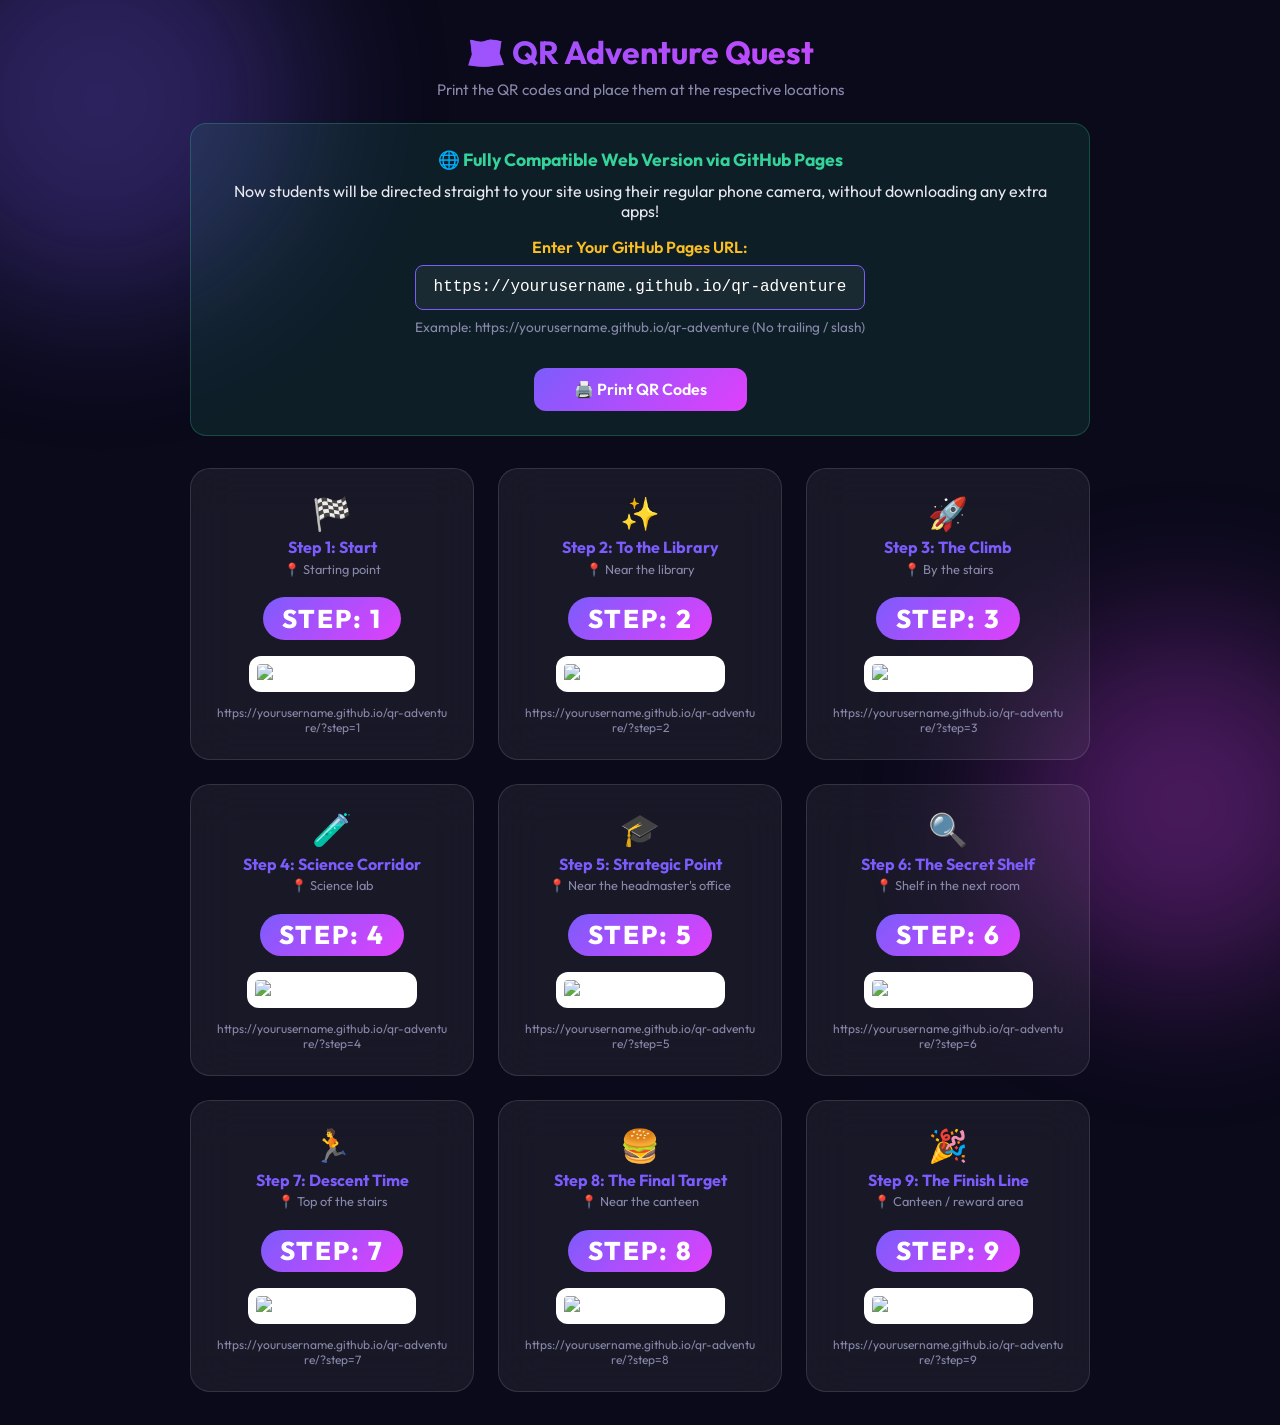
==== print-qrcodes.html @ ba63f184 "Add files via upload" ====
<!DOCTYPE html>
<html lang="en">
<head>
  <meta charset="UTF-8">
  <meta name="viewport" content="width=device-width, initial-scale=1.0">
  <title>Print QR Codes - Adventure Quest</title>
  <link rel="stylesheet" href="style.css">
  <style>
    body { overflow: auto; align-items: flex-start; padding: 2rem; background: #0a0a1a; color: #fff; font-family: 'Outfit', sans-serif; }
    .print-page { position: relative; z-index: 10; width: 100%; max-width: 900px; margin: 0 auto; }
    h1 {
      text-align: center; font-size: 2rem; margin-bottom: 0.5rem;
      background: linear-gradient(135deg, #7c5cfc, #e040fb);
      -webkit-background-clip: text; -webkit-text-fill-color: transparent;
    }
    .subtitle { text-align: center; color: #8888aa; margin-bottom: 1.5rem; font-size: 0.95rem; }
    .info-box {
      background: rgba(52,211,153,0.1); border: 1px solid rgba(52,211,153,0.25);
      border-radius: 16px; padding: 1.5rem; margin-bottom: 2rem;
      text-align: center;
    }
    .info-box strong { display: block; margin-bottom: 0.6rem; font-size: 1.1rem; color: #34d399; }
    .url-input-container { margin: 1rem 0; display: flex; flex-direction: column; align-items: center; gap: 0.5rem; }
    .url-input-container input {
      padding: 0.8rem 1rem; width: 100%; max-width: 450px;
      border-radius: 8px; border: 1px solid #7c5cfc; background: rgba(255,255,255,0.05); color: #fff;
      font-size: 1rem; font-family: monospace; text-align: center;
    }
    .url-input-container p { font-size: 0.85rem; color: #8888aa; }
    .btn-print {
      display: inline-block; margin-top: 1rem; padding: 0.7rem 2.5rem;
      background: linear-gradient(135deg, #7c5cfc, #e040fb);
      color: #fff; border: none; border-radius: 12px;
      font-family: 'Outfit', sans-serif; font-size: 1rem; font-weight: 600;
      cursor: pointer; transition: transform 0.2s, box-shadow 0.2s;
    }
    .btn-print:hover { transform: translateY(-2px); box-shadow: 0 6px 20px rgba(124,92,252,0.4); }
    .qr-grid {
      display: grid; grid-template-columns: repeat(auto-fill, minmax(280px, 1fr)); gap: 1.5rem;
    }
    .qr-card {
      background: rgba(255,255,255,0.06); backdrop-filter: blur(24px);
      border: 1px solid rgba(255,255,255,0.12); border-radius: 20px;
      padding: 1.5rem; text-align: center;
    }
    .qr-card .emoji { font-size: 2rem; margin-bottom: 0.3rem; }
    .qr-card .title { font-weight: 700; color: #7c5cfc; margin-bottom: 0.2rem; }
    .qr-card .location { font-size: 0.8rem; color: #8888aa; margin-bottom: 0.8rem; }
    .qr-number-badge {
      display: inline-block; background: linear-gradient(135deg, #7c5cfc, #e040fb); color: #fff;
      font-size: 1.6rem; font-weight: 800; letter-spacing: 2px;
      padding: 0.3rem 1.2rem; border-radius: 99px; margin: 0.5rem 0 1rem 0;
    }
    .qr-card img {
      width: 220px; height: 220px; border-radius: 12px;
      background: #fff; padding: 8px;
    }
    .qr-card .preview {
      margin-top: 0.8rem; font-size: 0.75rem; color: #8888aa; word-break: break-all;
    }
    @media print {
      body { background: #fff; color: #000; }
      body::before, body::after { display: none; }
      .info-box, .subtitle { display: none; }
      .qr-grid { grid-template-columns: repeat(3, 1fr); gap: 1rem; }
      .qr-card {
        background: #fff; border: 2px solid #333;
        break-inside: avoid; page-break-inside: avoid; box-shadow: none;
      }
      .qr-number-badge {
        background: #fff; color: #000; border: 3px solid #000; box-shadow: none;
      }
      .qr-card .title { color: #333; }
      .qr-card .location { color: #666; }
      .qr-card .preview { display: none; }
      h1 { background: none; -webkit-text-fill-color: #333; color: #333; }
    }
  </style>
</head>
<body>
  <div class="print-page">
    <h1>🗺️ QR Adventure Quest</h1>
    <p class="subtitle">Print the QR codes and place them at the respective locations</p>

    <div class="info-box">
      <strong>🌐 Fully Compatible Web Version via GitHub Pages</strong>
      <p style="color:#e8e8f0; margin-bottom:1rem;">Now students will be directed straight to your site using their regular phone camera, without downloading any extra apps!</p>
      
      <div class="url-input-container">
        <label for="baseUrl" style="font-weight:600; color:#fbbf24;">Enter Your GitHub Pages URL:</label>
        <input type="text" id="baseUrl" value="https://yourusername.github.io/qr-adventure" oninput="debounceGenerate()">
        <p>Example: https://yourusername.github.io/qr-adventure (No trailing / slash)</p>
      </div>

      <button class="btn-print" onclick="window.print()">🖨️ Print QR Codes</button>
    </div>

    <div class="qr-grid" id="qr-grid"></div>
  </div>

  <script>
    const steps = [
      { id: 1, title: "Start", emoji: "🏁", location: "Starting point" },
      { id: 2, title: "To the Library", emoji: "✨", location: "Near the library" },
      { id: 3, title: "The Climb", emoji: "🚀", location: "By the stairs" },
      { id: 4, title: "Science Corridor", emoji: "🧪", location: "Science lab" },
      { id: 5, title: "Strategic Point", emoji: "🎓", location: "Near the headmaster's office" },
      { id: 6, title: "The Secret Shelf", emoji: "🔍", location: "Shelf in the next room" },
      { id: 7, title: "Descent Time", emoji: "🏃", location: "Top of the stairs" },
      { id: 8, title: "The Final Target", emoji: "🍔", location: "Near the canteen" },
      { id: 9, title: "The Finish Line", emoji: "🎉", location: "Canteen / reward area" }
    ];

    let timer;
    function debounceGenerate() {
      clearTimeout(timer);
      timer = setTimeout(generateQRCodes, 500);
    }

    function generateQRCodes() {
      const grid = document.getElementById('qr-grid');
      grid.innerHTML = '';
      
      let baseUrl = document.getElementById('baseUrl').value.trim();
      if(baseUrl.endsWith('/')) baseUrl = baseUrl.slice(0, -1);
      
      // Default fallback if empty
      if(!baseUrl) baseUrl = "https://yourusername.github.io/qr-adventure";

      steps.forEach(step => {
        // Oluşturulacak tam URL: https://siteniz.github.io/qr-adventure/?step=1
        const targetUrl = `${baseUrl}/?step=${step.id}`;
        
        // QR Code API ile resim oluşturma
        const qrApiUrl = `https://api.qrserver.com/v1/create-qr-code/?size=300x300&data=${encodeURIComponent(targetUrl)}&bgcolor=ffffff&color=000000&margin=4`;

        const card = document.createElement('div');
        card.className = 'qr-card';
        card.innerHTML = `
          <div class="emoji">${step.emoji}</div>
          <div class="title">Step ${step.id}: ${step.title}</div>
          <div class="location">📍 ${step.location}</div>
          <div class="qr-number-badge">STEP: ${step.id}</div><br>
          <img src="${qrApiUrl}" alt="QR Code for Step ${step.id}" loading="lazy">
          <div class="preview">${targetUrl}</div>
        `;
        grid.appendChild(card);
      });
    }

    // İlk açılışta oluştur
    generateQRCodes();
  </script>
</body>
</html>
---- style.css ----
@import url('https://fonts.googleapis.com/css2?family=Outfit:wght@300;400;600;700;800&display=swap');

*, *::before, *::after { margin: 0; padding: 0; box-sizing: border-box; }

:root {
  --bg-1: #0a0a1a;
  --bg-2: #12123a;
  --card-bg: rgba(255,255,255,0.06);
  --card-border: rgba(255,255,255,0.12);
  --text: #e8e8f0;
  --text-dim: #8888aa;
  --accent: #7c5cfc;
  --accent-glow: rgba(124,92,252,0.4);
  --gold: #fbbf24;
  --gold-glow: rgba(251,191,36,0.5);
  --success: #34d399;
}

body {
  font-family: 'Outfit', sans-serif;
  background: linear-gradient(135deg, var(--bg-1) 0%, var(--bg-2) 50%, #1a0a2e 100%);
  color: var(--text);
  min-height: 100vh;
  display: flex;
  align-items: center;
  justify-content: center;
  overflow: hidden;
  position: relative;
}

/* Ambient background orbs */
body::before, body::after {
  content: '';
  position: fixed;
  border-radius: 50%;
  filter: blur(80px);
  opacity: 0.3;
  z-index: 0;
  animation: float 8s ease-in-out infinite alternate;
}
body::before {
  width: 400px; height: 400px;
  background: var(--accent);
  top: -100px; left: -100px;
}
body::after {
  width: 350px; height: 350px;
  background: #e040fb;
  bottom: -80px; right: -80px;
  animation-delay: -4s;
}

@keyframes float {
  to { transform: translate(40px, 30px) scale(1.1); }
}

/* Confetti canvas */
#confetti-canvas {
  position: fixed;
  top: 0; left: 0;
  width: 100%; height: 100%;
  z-index: 100;
  pointer-events: none;
}

/* Points popup */
.points-popup {
  position: fixed;
  top: 50%; left: 50%;
  transform: translate(-50%, -50%) scale(0);
  z-index: 101;
  font-size: 3rem;
  font-weight: 800;
  color: var(--gold);
  text-shadow: 0 0 30px var(--gold-glow), 0 0 60px var(--gold-glow);
  pointer-events: none;
  opacity: 0;
  white-space: nowrap;
}
.points-popup.show {
  animation: pointsBounce 2.5s ease forwards;
}
@keyframes pointsBounce {
  0%   { transform: translate(-50%,-50%) scale(0); opacity: 0; }
  15%  { transform: translate(-50%,-50%) scale(1.3); opacity: 1; }
  25%  { transform: translate(-50%,-50%) scale(0.95); opacity: 1; }
  35%  { transform: translate(-50%,-50%) scale(1.05); opacity: 1; }
  45%  { transform: translate(-50%,-50%) scale(1); opacity: 1; }
  75%  { transform: translate(-50%,-50%) scale(1); opacity: 1; }
  100% { transform: translate(-50%,-50%) scale(1.5); opacity: 0; }
}

/* Main card */
.game-container {
  position: relative;
  z-index: 10;
  width: 92%;
  max-width: 440px;
  animation: cardIn 0.7s ease-out both;
}
@keyframes cardIn {
  from { opacity: 0; transform: translateY(40px) scale(0.95); }
  to   { opacity: 1; transform: translateY(0) scale(1); }
}

.card {
  background: var(--card-bg);
  backdrop-filter: blur(24px);
  -webkit-backdrop-filter: blur(24px);
  border: 1px solid var(--card-border);
  border-radius: 24px;
  padding: 2.5rem 2rem 2rem;
  text-align: center;
  box-shadow: 0 8px 32px rgba(0,0,0,0.4), inset 0 1px 0 rgba(255,255,255,0.08);
}

/* Progress bar */
.progress-wrap {
  margin-bottom: 1.5rem;
}
.progress-label {
  display: flex;
  justify-content: space-between;
  font-size: 0.75rem;
  color: var(--text-dim);
  margin-bottom: 0.4rem;
  font-weight: 600;
  text-transform: uppercase;
  letter-spacing: 0.05em;
}
.progress-bar {
  width: 100%;
  height: 8px;
  background: rgba(255,255,255,0.08);
  border-radius: 99px;
  overflow: hidden;
}
.progress-fill {
  height: 100%;
  border-radius: 99px;
  background: linear-gradient(90deg, var(--accent), #e040fb);
  transition: width 1s cubic-bezier(0.22,1,0.36,1);
  box-shadow: 0 0 12px var(--accent-glow);
}

/* Step emoji */
.step-emoji {
  font-size: 3.5rem;
  margin-bottom: 0.5rem;
  animation: emojiPulse 2s ease-in-out infinite;
}
@keyframes emojiPulse {
  0%, 100% { transform: scale(1); }
  50% { transform: scale(1.1); }
}

/* Title */
.step-title {
  font-size: 1.1rem;
  font-weight: 700;
  color: var(--accent);
  text-transform: uppercase;
  letter-spacing: 0.08em;
  margin-bottom: 0.3rem;
}
.step-number {
  font-size: 0.75rem;
  color: var(--text-dim);
  margin-bottom: 1.2rem;
  font-weight: 400;
}

/* Score */
.score-display {
  display: inline-flex;
  align-items: center;
  gap: 0.5rem;
  background: linear-gradient(135deg, rgba(251,191,36,0.15), rgba(251,191,36,0.05));
  border: 1px solid rgba(251,191,36,0.25);
  border-radius: 99px;
  padding: 0.5rem 1.2rem;
  margin-bottom: 1.5rem;
  font-weight: 700;
  font-size: 1.1rem;
  color: var(--gold);
}
.score-display .icon { font-size: 1.3rem; }

/* Message */
.message {
  font-size: 1.05rem;
  line-height: 1.6;
  margin-bottom: 1.2rem;
  font-weight: 400;
}

/* Clue */
.clue {
  background: rgba(124,92,252,0.1);
  border: 1px solid rgba(124,92,252,0.2);
  border-radius: 16px;
  padding: 1rem 1.2rem;
  font-size: 0.95rem;
  line-height: 1.5;
  color: #c4b5fd;
  position: relative;
}
.clue::before {
  content: '📍';
  position: absolute;
  top: -14px;
  left: 16px;
  font-size: 1.3rem;
  background: var(--bg-2);
  padding: 0 6px;
  border-radius: 50%;
}

/* Finish special */
.card.finish {
  border-color: rgba(52,211,153,0.3);
  box-shadow: 0 8px 32px rgba(0,0,0,0.4), 0 0 60px rgba(52,211,153,0.15), inset 0 1px 0 rgba(255,255,255,0.08);
}
.card.finish .step-title {
  color: var(--success);
  font-size: 1.3rem;
}
.finish-reward {
  margin-top: 1.2rem;
  background: linear-gradient(135deg, rgba(52,211,153,0.15), rgba(52,211,153,0.05));
  border: 1px solid rgba(52,211,153,0.25);
  border-radius: 16px;
  padding: 1rem;
  color: var(--success);
  font-weight: 600;
  font-size: 0.95rem;
  animation: rewardGlow 2s ease-in-out infinite alternate;
}
@keyframes rewardGlow {
  from { box-shadow: 0 0 8px rgba(52,211,153,0.1); }
  to   { box-shadow: 0 0 20px rgba(52,211,153,0.3); }
}

/* Responsive */
@media (max-width: 480px) {
  .card { padding: 2rem 1.4rem 1.5rem; border-radius: 20px; }
  .step-emoji { font-size: 3rem; }
  .points-popup { font-size: 2.2rem; }
}
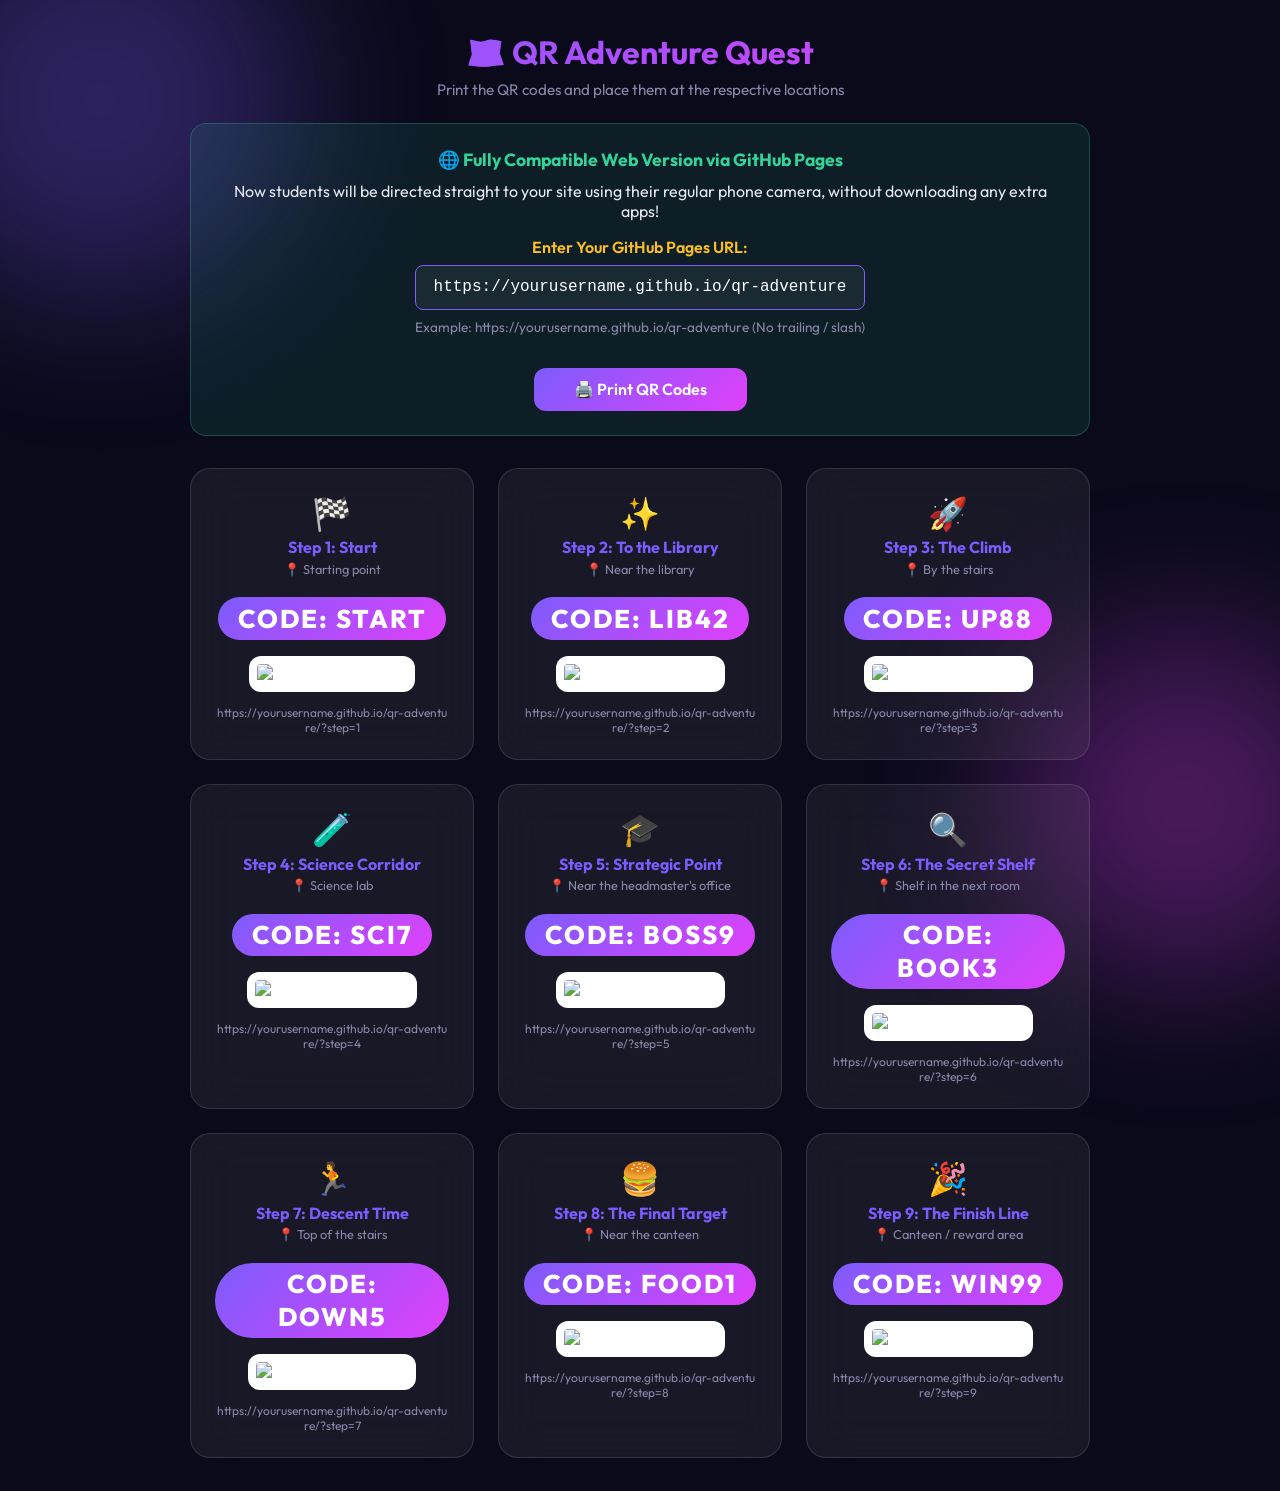
==== commit 82143b69: "Add files via upload" ====
--- a/print-qrcodes.html
+++ b/print-qrcodes.html
@@ -100,15 +100,15 @@
 
   <script>
     const steps = [
-      { id: 1, title: "Start", emoji: "🏁", location: "Starting point" },
-      { id: 2, title: "To the Library", emoji: "✨", location: "Near the library" },
-      { id: 3, title: "The Climb", emoji: "🚀", location: "By the stairs" },
-      { id: 4, title: "Science Corridor", emoji: "🧪", location: "Science lab" },
-      { id: 5, title: "Strategic Point", emoji: "🎓", location: "Near the headmaster's office" },
-      { id: 6, title: "The Secret Shelf", emoji: "🔍", location: "Shelf in the next room" },
-      { id: 7, title: "Descent Time", emoji: "🏃", location: "Top of the stairs" },
-      { id: 8, title: "The Final Target", emoji: "🍔", location: "Near the canteen" },
-      { id: 9, title: "The Finish Line", emoji: "🎉", location: "Canteen / reward area" }
+      { id: 1, code: "START", title: "Start", emoji: "🏁", location: "Starting point" },
+      { id: 2, code: "LIB42", title: "To the Library", emoji: "✨", location: "Near the library" },
+      { id: 3, code: "UP88", title: "The Climb", emoji: "🚀", location: "By the stairs" },
+      { id: 4, code: "SCI7", title: "Science Corridor", emoji: "🧪", location: "Science lab" },
+      { id: 5, code: "BOSS9", title: "Strategic Point", emoji: "🎓", location: "Near the headmaster's office" },
+      { id: 6, code: "BOOK3", title: "The Secret Shelf", emoji: "🔍", location: "Shelf in the next room" },
+      { id: 7, code: "DOWN5", title: "Descent Time", emoji: "🏃", location: "Top of the stairs" },
+      { id: 8, code: "FOOD1", title: "The Final Target", emoji: "🍔", location: "Near the canteen" },
+      { id: 9, code: "WIN99", title: "The Finish Line", emoji: "🎉", location: "Canteen / reward area" }
     ];
 
     let timer;
@@ -140,7 +140,7 @@
           <div class="emoji">${step.emoji}</div>
           <div class="title">Step ${step.id}: ${step.title}</div>
           <div class="location">📍 ${step.location}</div>
-          <div class="qr-number-badge">STEP: ${step.id}</div><br>
+          <div class="qr-number-badge">CODE: ${step.code}</div><br>
           <img src="${qrApiUrl}" alt="QR Code for Step ${step.id}" loading="lazy">
           <div class="preview">${targetUrl}</div>
         `;
